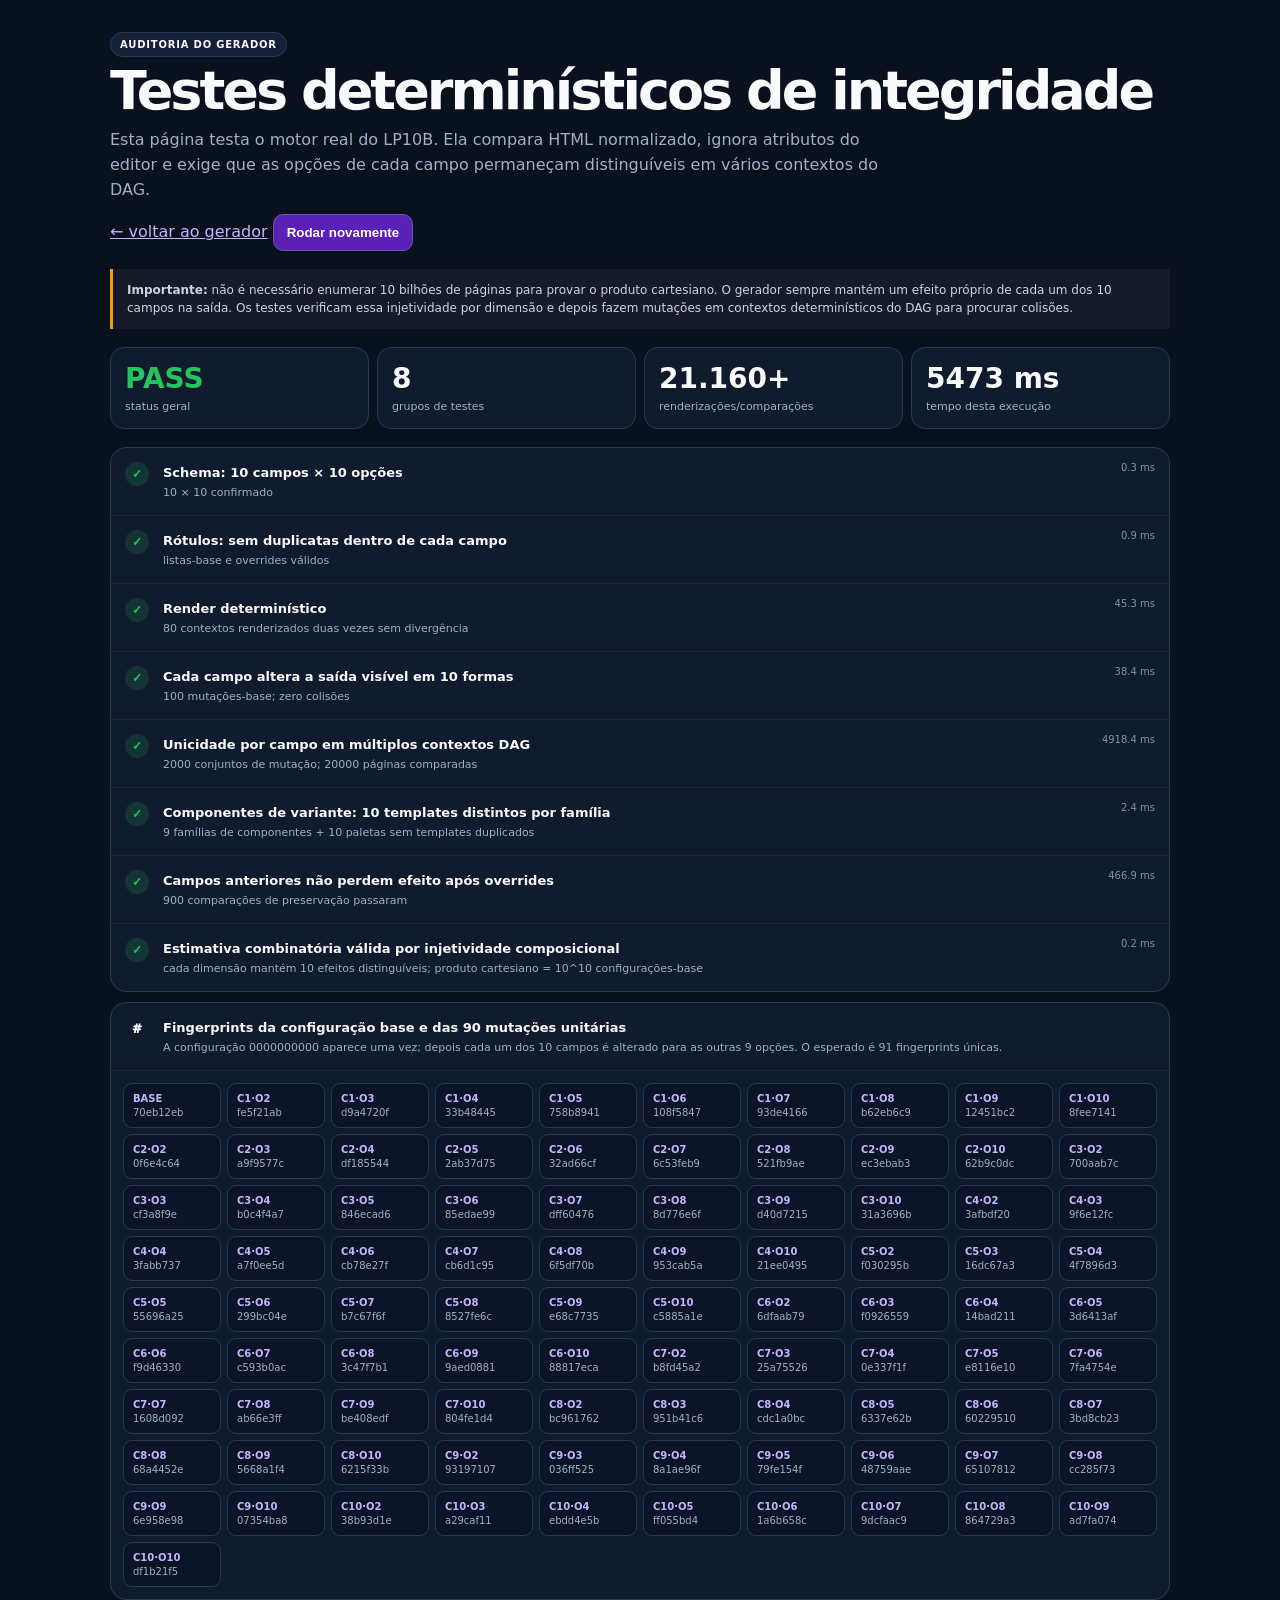
==== tests.html @ 712bfc17 "Add deterministic integrity test dashboard for LP10B" ====
<!doctype html>
<html lang="pt-BR">
<head>
<meta charset="utf-8">
<meta name="viewport" content="width=device-width,initial-scale=1,viewport-fit=cover">
<title>LP10B — Testes de integridade</title>
<style>
:root{--bg:#09111f;--panel:#111b2e;--line:#293a57;--text:#f8fafc;--muted:#9fb0c7;--ok:#22c55e;--bad:#ef4444;--warn:#f59e0b}
*{box-sizing:border-box}body{margin:0;background:var(--bg);color:var(--text);font-family:Inter,system-ui,-apple-system,Segoe UI,sans-serif}
main{width:min(1100px,100%);margin:auto;padding:20px 12px 60px}
a{color:#c4b5fd}.top{display:flex;align-items:flex-start;justify-content:space-between;gap:12px;flex-wrap:wrap;margin-bottom:18px}
h1{font-size:clamp(30px,7vw,54px);letter-spacing:-.055em;line-height:.98;margin:8px 0 10px}.lead{color:var(--muted);line-height:1.55;max-width:800px;margin:0}
.badge{display:inline-block;border:1px solid var(--line);background:#162137;border-radius:999px;padding:6px 9px;font-size:10px;font-weight:900;letter-spacing:.08em}
.summary{display:grid;grid-template-columns:repeat(2,1fr);gap:8px;margin:18px 0}
.kpi{border:1px solid var(--line);border-radius:14px;background:var(--panel);padding:14px}.kpi strong{display:block;font-size:28px}.kpi span{font-size:11px;color:var(--muted)}
.card{border:1px solid var(--line);background:var(--panel);border-radius:16px;overflow:hidden;margin:10px 0}
.row{display:grid;grid-template-columns:28px minmax(0,1fr) auto;gap:10px;align-items:start;padding:14px;border-bottom:1px solid rgba(255,255,255,.06)}.row:last-child{border-bottom:0}
.icon{width:24px;height:24px;border-radius:50%;display:grid;place-items:center;font-size:12px;font-weight:950}.pass .icon{background:rgba(34,197,94,.15);color:var(--ok)}.fail .icon{background:rgba(239,68,68,.15);color:var(--bad)}
.row strong{font-size:13px}.detail{display:block;color:var(--muted);font-size:11px;line-height:1.45;margin-top:4px}.time{color:#7f92ad;font-size:10px;white-space:nowrap}
.matrix{display:grid;grid-template-columns:repeat(5,1fr);gap:6px;padding:12px}.cell{border:1px solid var(--line);border-radius:9px;padding:9px;background:#0c1527;font-size:10px}.cell b{display:block;color:#c4b5fd;margin-bottom:3px}.cell span{color:var(--muted)}
.note{border-left:3px solid var(--warn);padding:12px 14px;background:#161b29;color:#cbd5e1;font-size:12px;line-height:1.5;margin:16px 0}
button{border:1px solid #6d55a8;background:#5b21b6;color:#fff;border-radius:10px;padding:10px 13px;font-weight:850;cursor:pointer}
@media(min-width:700px){main{padding:32px 20px 70px}.summary{grid-template-columns:repeat(4,1fr)}.matrix{grid-template-columns:repeat(10,1fr)}}
</style>
</head>
<body>
<main>
  <div class="top">
    <div>
      <span class="badge">AUDITORIA DO GERADOR</span>
      <h1>Testes determinísticos de integridade</h1>
      <p class="lead">Esta página testa o motor real do LP10B. Ela compara HTML normalizado, ignora atributos do editor e exige que as opções de cada campo permaneçam distinguíveis em vários contextos do DAG.</p>
    </div>
    <div>
      <a href="./">← voltar ao gerador</a>
      <button id="rerun">Rodar novamente</button>
    </div>
  </div>

  <div class="note"><b>Importante:</b> não é necessário enumerar 10 bilhões de páginas para provar o produto cartesiano. O gerador sempre mantém um efeito próprio de cada um dos 10 campos na saída. Os testes verificam essa injetividade por dimensão e depois fazem mutações em contextos determinísticos do DAG para procurar colisões.</div>

  <section id="summary" class="summary"></section>
  <section id="results" class="card"></section>

  <section class="card">
    <div class="row"><div class="icon">#</div><div><strong>Fingerprints da configuração base e das 90 mutações unitárias</strong><span class="detail">A configuração 0000000000 aparece uma vez; depois cada um dos 10 campos é alterado para as outras 9 opções. O esperado é 91 fingerprints únicas.</span></div><span></span></div>
    <div id="matrix" class="matrix"></div>
  </section>
</main>
<script src="./app.js"></script>
<script>
(function(){
  function run(){
    var core=window.LP10B_CORE;
    var started=performance.now();
    var report=core.runIntegrityTests(200);
    var elapsed=Math.round(performance.now()-started);
    var failed=report.results.filter(function(r){return !r.ok}).length;
    var compared=200*100 + 80*2 + 900 + 100;

    document.getElementById('summary').innerHTML=
      '<div class="kpi"><strong style="color:'+(report.ok?'#22c55e':'#ef4444')+'">'+(report.ok?'PASS':'FAIL')+'</strong><span>status geral</span></div>'+
      '<div class="kpi"><strong>'+report.results.length+'</strong><span>grupos de testes</span></div>'+
      '<div class="kpi"><strong>'+compared.toLocaleString('pt-BR')+'+</strong><span>renderizações/comparações</span></div>'+
      '<div class="kpi"><strong>'+elapsed+' ms</strong><span>tempo desta execução</span></div>';

    document.getElementById('results').innerHTML=report.results.map(function(r){
      return '<div class="row '+(r.ok?'pass':'fail')+'"><div class="icon">'+(r.ok?'✓':'×')+'</div><div><strong>'+r.name+'</strong><span class="detail">'+r.detail+'</span></div><span class="time">'+r.time+' ms</span></div>';
    }).join('');

    var base=[0,0,0,0,0,0,0,0,0,0], entries=[{name:'BASE',cfg:base.slice()}];
    for(var f=0;f<10;f++)for(var o=1;o<10;o++){var c=base.slice();c[f]=o;entries.push({name:'C'+(f+1)+'·O'+(o+1),cfg:c})}
    var seen=new Set(), collision=false;
    document.getElementById('matrix').innerHTML=entries.map(function(e){
      var fp=core.visibleFingerprint(e.cfg);if(seen.has(fp))collision=true;seen.add(fp);
      return '<div class="cell"><b>'+e.name+'</b><span>'+fp+'</span></div>';
    }).join('');
    if(seen.size!==91||collision){
      var fail=document.createElement('div');fail.className='note';fail.style.borderColor='#ef4444';fail.textContent='Falha: as 91 mutações unitárias não produziram 91 fingerprints únicas.';
      document.getElementById('matrix').parentNode.appendChild(fail);
    }
  }
  document.getElementById('rerun').onclick=run;
  run();
})();
</script>
</body>
</html>
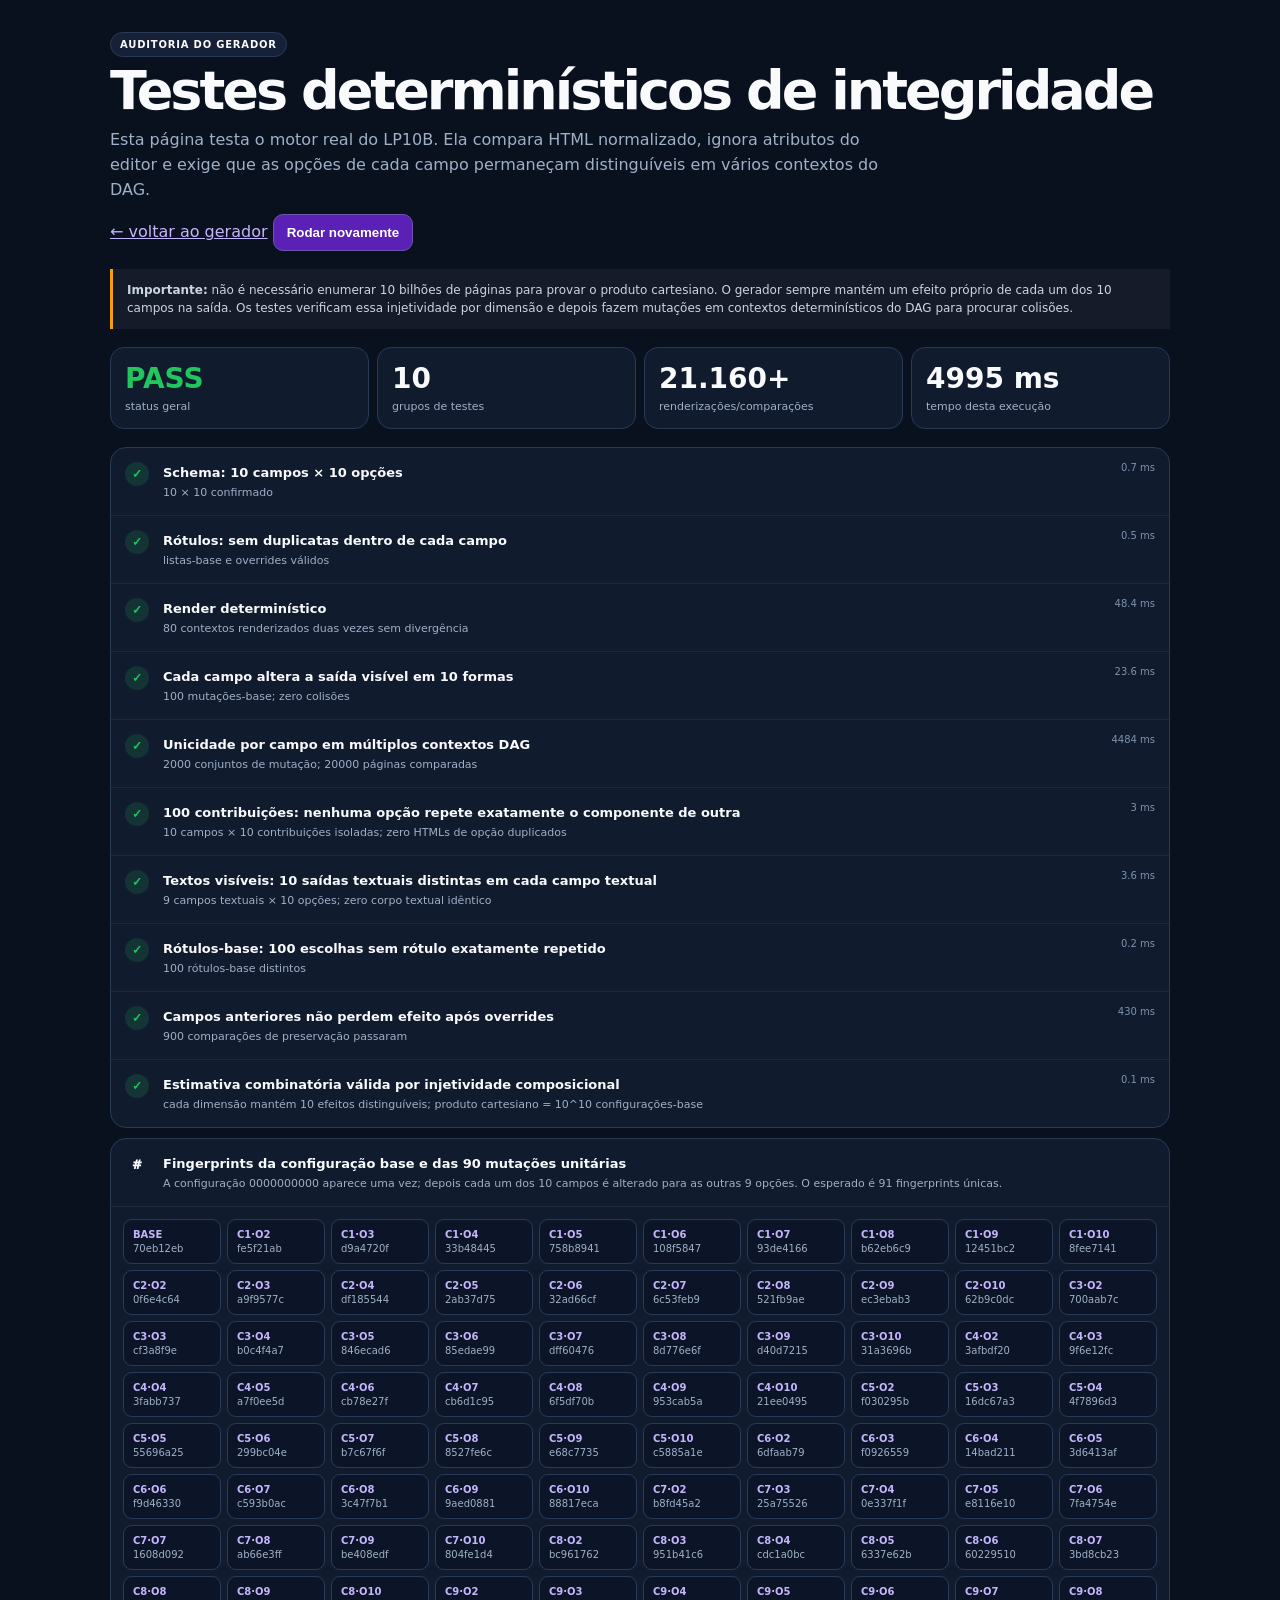
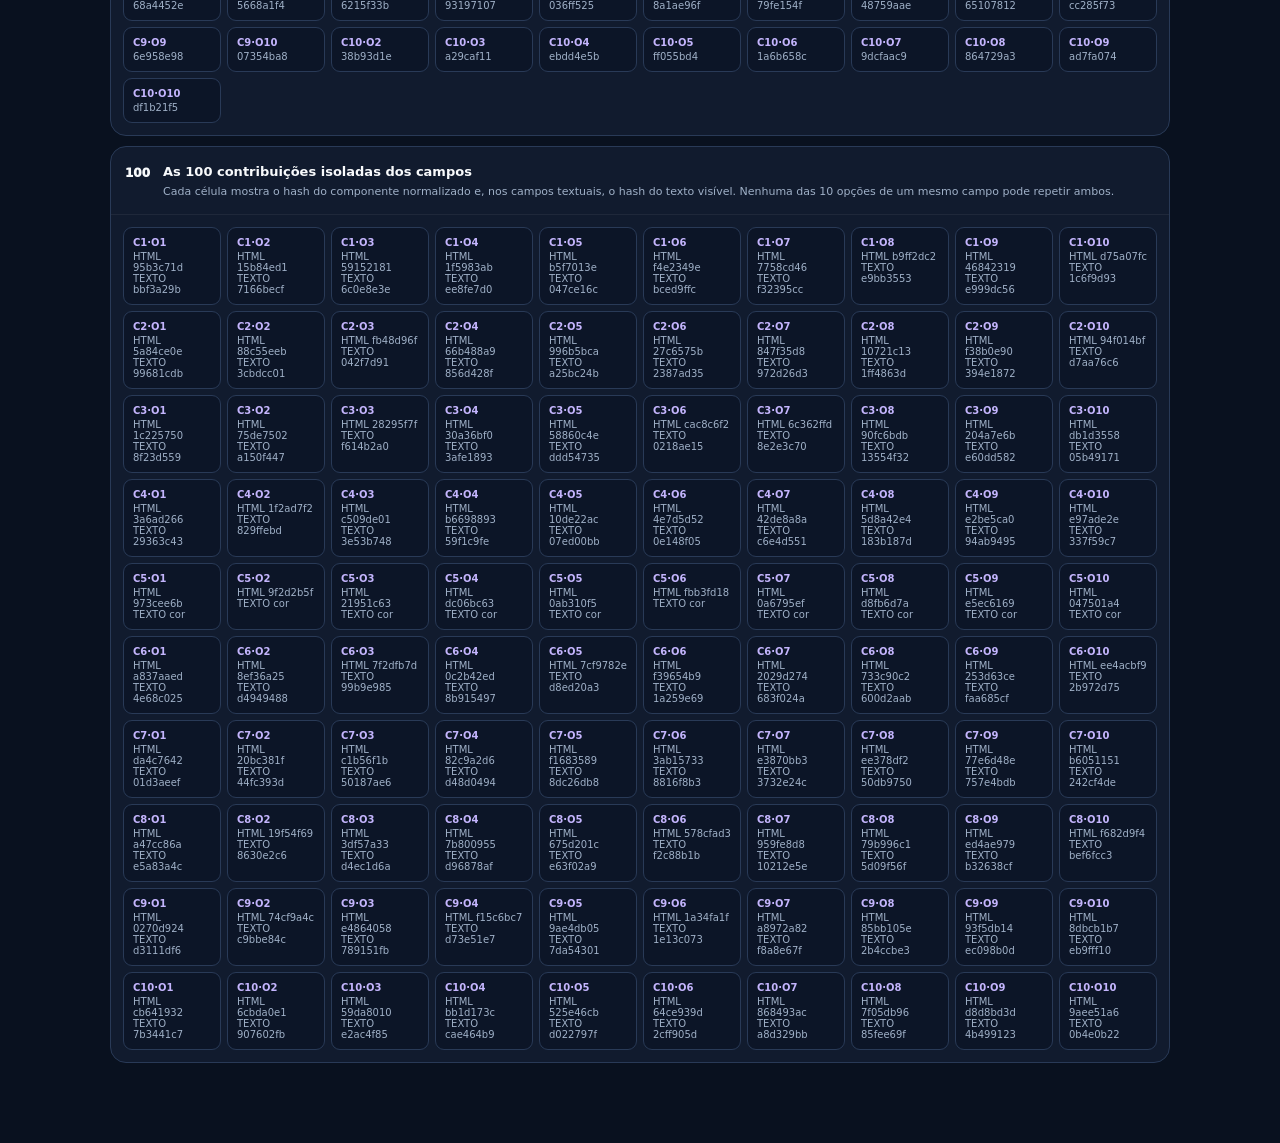
==== commit c561a977: "Show all 100 isolated contribution fingerprints in test dashboard" ====
--- a/tests.html
+++ b/tests.html
@@ -46,6 +46,11 @@
     <div class="row"><div class="icon">#</div><div><strong>Fingerprints da configuração base e das 90 mutações unitárias</strong><span class="detail">A configuração 0000000000 aparece uma vez; depois cada um dos 10 campos é alterado para as outras 9 opções. O esperado é 91 fingerprints únicas.</span></div><span></span></div>
     <div id="matrix" class="matrix"></div>
   </section>
+
+  <section class="card">
+    <div class="row"><div class="icon">100</div><div><strong>As 100 contribuições isoladas dos campos</strong><span class="detail">Cada célula mostra o hash do componente normalizado e, nos campos textuais, o hash do texto visível. Nenhuma das 10 opções de um mesmo campo pode repetir ambos.</span></div><span></span></div>
+    <div id="componentMatrix" class="matrix"></div>
+  </section>
 </main>
 <script src="./app.js"></script>
 <script>
@@ -79,6 +84,23 @@
       var fail=document.createElement('div');fail.className='note';fail.style.borderColor='#ef4444';fail.textContent='Falha: as 91 mutações unitárias não produziram 91 fingerprints únicas.';
       document.getElementById('matrix').parentNode.appendChild(fail);
     }
+
+    function tinyHash(str){
+      var h=2166136261;
+      for(var i=0;i<str.length;i++){h^=str.charCodeAt(i);h=Math.imul(h,16777619)}
+      return (h>>>0).toString(16).padStart(8,'0');
+    }
+    var contributionCells=[];
+    var baseContext=[0,0,0,0,0,0,0,0,0,0];
+    for(var field=0;field<10;field++){
+      for(var option=0;option<10;option++){
+        var fragment=core.stripEditorMetadata(core.renderFieldContribution(field,option,baseContext));
+        var htmlHash=tinyHash(fragment);
+        var textHash=field===4?'cor':core.visibleTextFingerprint(fragment);
+        contributionCells.push('<div class="cell"><b>C'+(field+1)+'·O'+(option+1)+'</b><span>HTML '+htmlHash+'<br>TEXTO '+textHash+'</span></div>');
+      }
+    }
+    document.getElementById('componentMatrix').innerHTML=contributionCells.join('');
   }
   document.getElementById('rerun').onclick=run;
   run();
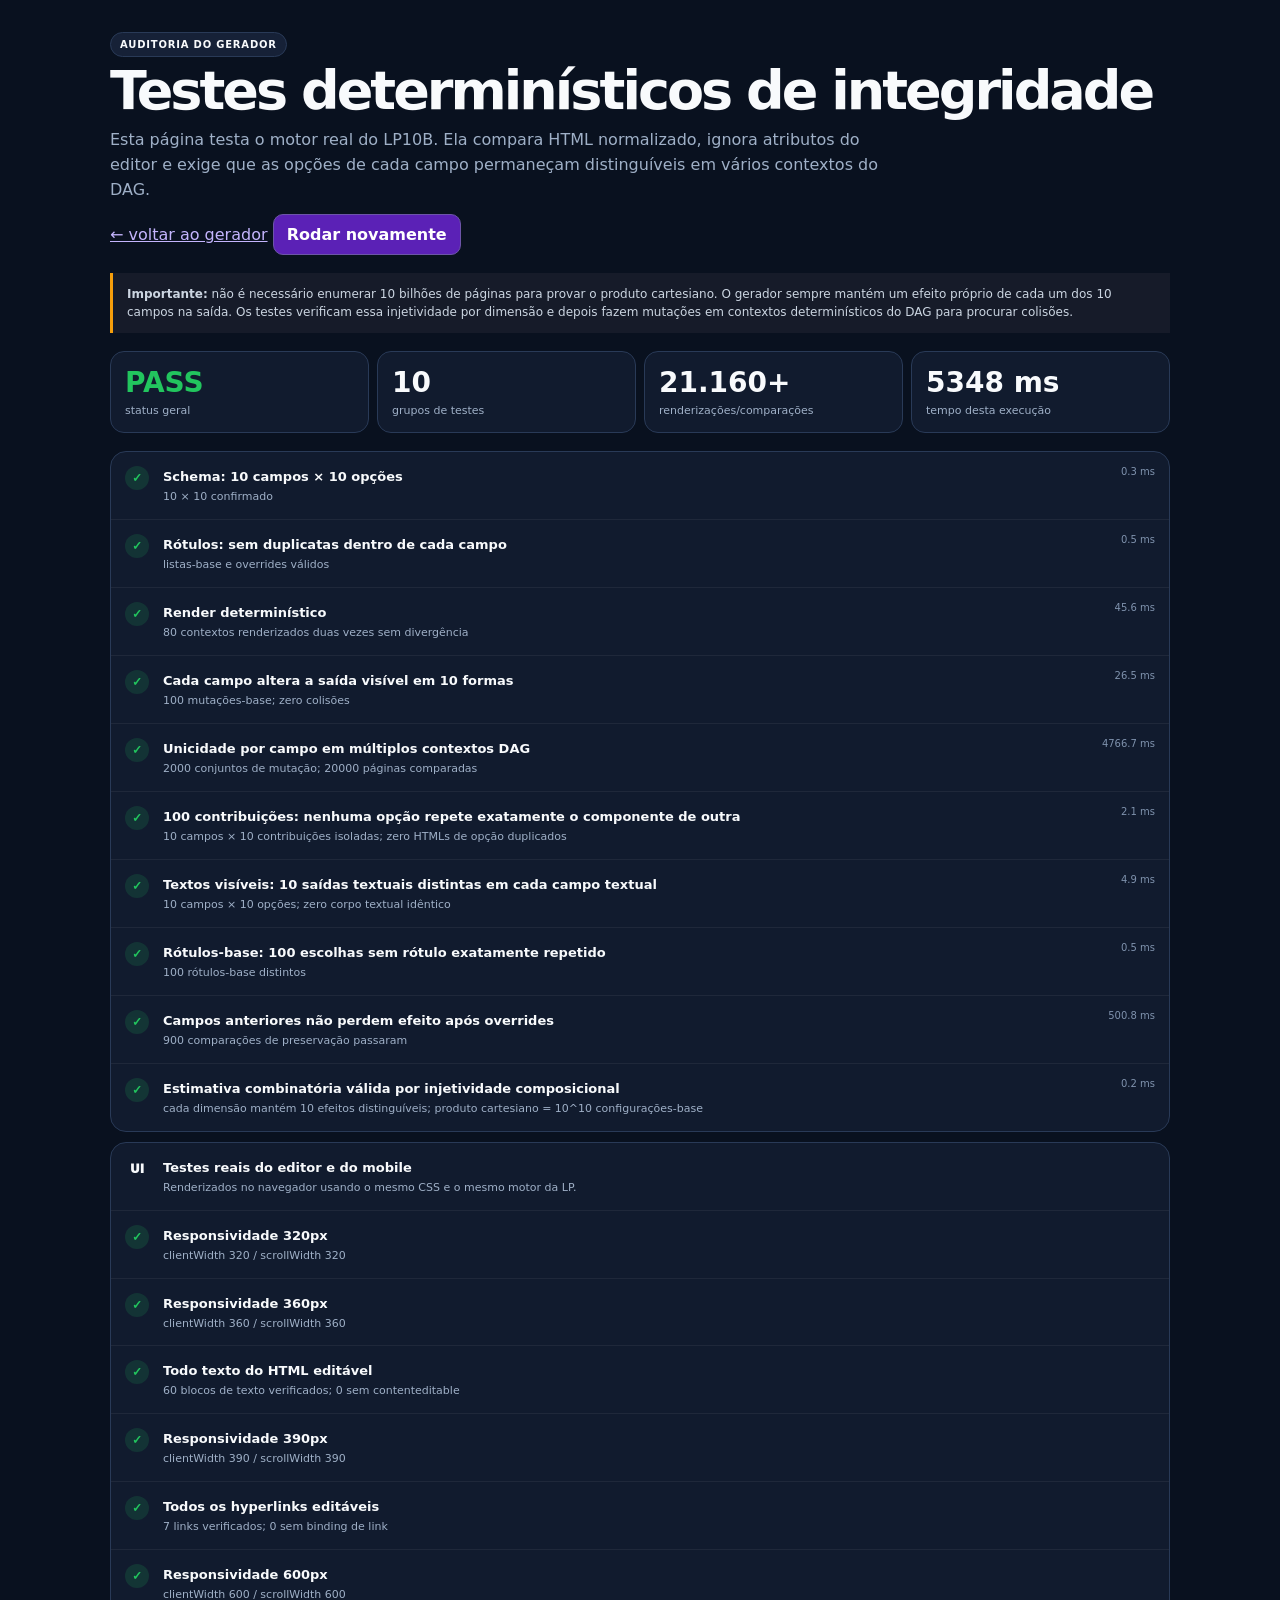
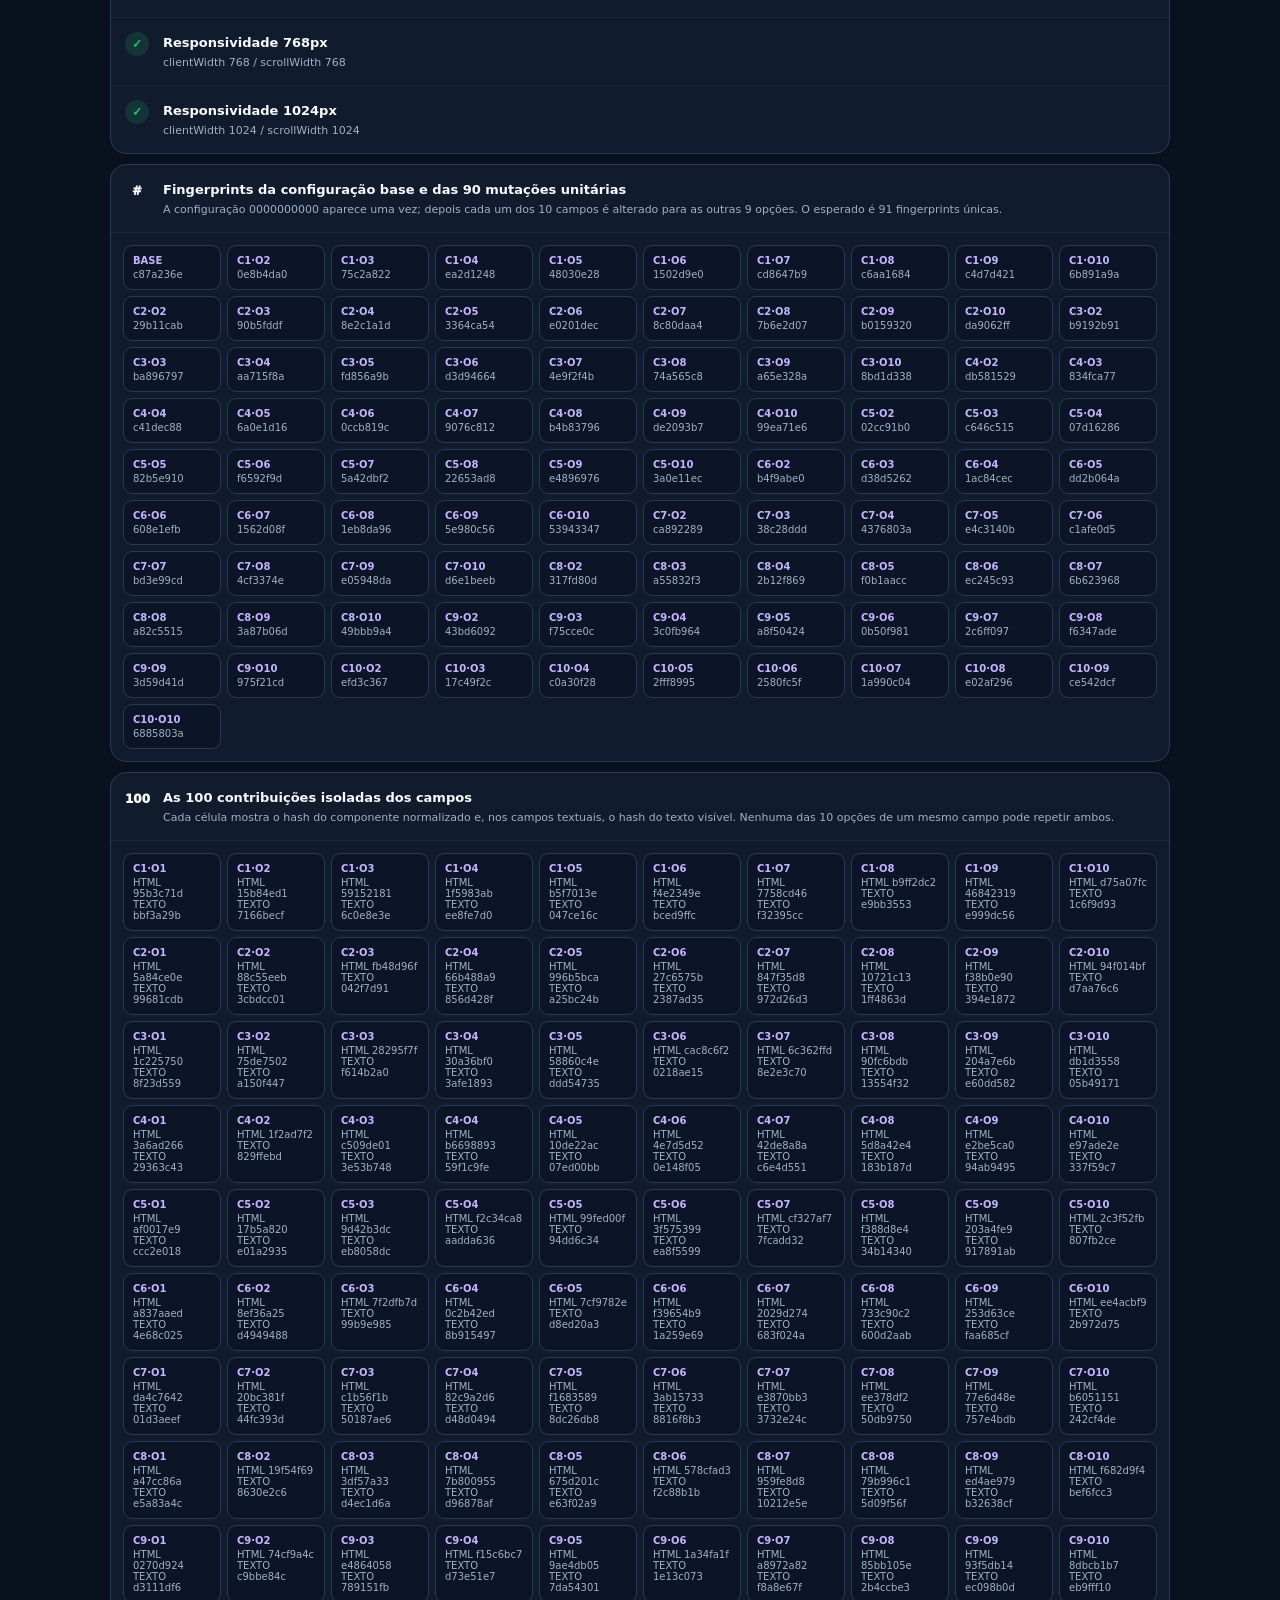
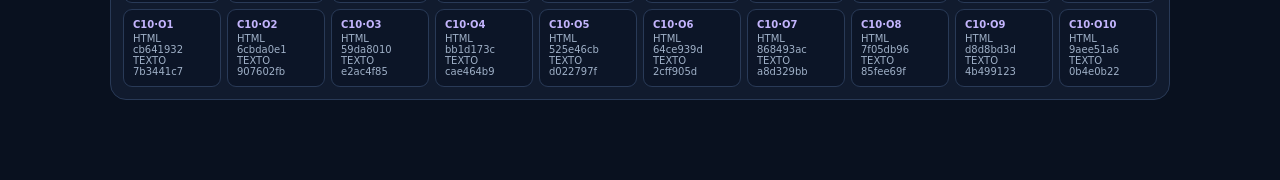
==== commit d27e6cae: "Add real browser tests for mobile overflow, all-text editing and hyperlinks" ====
--- a/tests.html
+++ b/tests.html
@@ -4,6 +4,7 @@
 <meta charset="utf-8">
 <meta name="viewport" content="width=device-width,initial-scale=1,viewport-fit=cover">
 <title>LP10B — Testes de integridade</title>
+<link rel="stylesheet" href="./styles.css">
 <style>
 :root{--bg:#09111f;--panel:#111b2e;--line:#293a57;--text:#f8fafc;--muted:#9fb0c7;--ok:#22c55e;--bad:#ef4444;--warn:#f59e0b}
 *{box-sizing:border-box}body{margin:0;background:var(--bg);color:var(--text);font-family:Inter,system-ui,-apple-system,Segoe UI,sans-serif}
@@ -41,6 +42,7 @@
 
   <section id="summary" class="summary"></section>
   <section id="results" class="card"></section>
+  <section id="browserResults" class="card"></section>
 
   <section class="card">
     <div class="row"><div class="icon">#</div><div><strong>Fingerprints da configuração base e das 90 mutações unitárias</strong><span class="detail">A configuração 0000000000 aparece uma vez; depois cada um dos 10 campos é alterado para as outras 9 opções. O esperado é 91 fingerprints únicas.</span></div><span></span></div>
@@ -96,11 +98,52 @@
       for(var option=0;option<10;option++){
         var fragment=core.stripEditorMetadata(core.renderFieldContribution(field,option,baseContext));
         var htmlHash=tinyHash(fragment);
-        var textHash=field===4?'cor':core.visibleTextFingerprint(fragment);
+        var textHash=core.visibleTextFingerprint(fragment);
         contributionCells.push('<div class="cell"><b>C'+(field+1)+'·O'+(option+1)+'</b><span>HTML '+htmlHash+'<br>TEXTO '+textHash+'</span></div>');
       }
     }
     document.getElementById('componentMatrix').innerHTML=contributionCells.join('');
+
+    var browserChecks=[];
+    function addCheck(name,ok,detail){browserChecks.push({name:name,ok:ok,detail:detail})}
+
+    var widths=[320,360,390,600,768,1024];
+    widths.forEach(function(width){
+      var probe=document.createElement('div');
+      probe.className='lp-host';
+      probe.style.cssText='position:fixed;left:-20000px;top:0;width:'+width+'px;visibility:hidden;background:#fff;';
+      probe.innerHTML=core.renderPage([0,0,0,0,0,0,0,0,0,0],{customColor:'#2563EB'}).html;
+      document.body.appendChild(probe);
+      core.decorateAllTextEditable(probe);
+      var overflow=probe.scrollWidth>probe.clientWidth+1;
+      addCheck('Responsividade '+width+'px',!overflow,'clientWidth '+probe.clientWidth+' / scrollWidth '+probe.scrollWidth);
+
+      var walker=document.createTreeWalker(probe,NodeFilter.SHOW_TEXT);
+      var uncovered=0,totalText=0,node;
+      while(node=walker.nextNode()){
+        if(!node.nodeValue||!node.nodeValue.trim())continue;
+        totalText++;
+        var parent=node.parentElement;
+        if(!parent.closest('[contenteditable="true"]'))uncovered++;
+      }
+      if(width===360)addCheck('Todo texto do HTML editável',uncovered===0,totalText+' blocos de texto verificados; '+uncovered+' sem contenteditable');
+
+      if(width===390){
+        var links=Array.from(probe.querySelectorAll('a[href]'));
+        var uneditableLinks=links.filter(function(a){return !a.hasAttribute('data-link-var')&&!a.hasAttribute('data-free-link')});
+        addCheck('Todos os hyperlinks editáveis',uneditableLinks.length===0,links.length+' links verificados; '+uneditableLinks.length+' sem binding de link');
+      }
+      probe.remove();
+    });
+
+    document.getElementById('browserResults').innerHTML=
+      '<div class="row"><div class="icon">UI</div><div><strong>Testes reais do editor e do mobile</strong><span class="detail">Renderizados no navegador usando o mesmo CSS e o mesmo motor da LP.</span></div><span></span></div>'+
+      browserChecks.map(function(r){return '<div class="row '+(r.ok?'pass':'fail')+'"><div class="icon">'+(r.ok?'✓':'×')+'</div><div><strong>'+r.name+'</strong><span class="detail">'+r.detail+'</span></div><span></span></div>'}).join('');
+
+    if(browserChecks.some(function(r){return !r.ok})){
+      document.querySelector('#summary .kpi strong').textContent='FAIL';
+      document.querySelector('#summary .kpi strong').style.color='#ef4444';
+    }
   }
   document.getElementById('rerun').onclick=run;
   run();
--- a/styles.css
+++ b/styles.css
@@ -0,0 +1,405 @@
+:root{
+  --app-bg:#0b1020;
+  --app-panel:#111827;
+  --app-panel-2:#162033;
+  --app-line:#283752;
+  --app-text:#f8fafc;
+  --app-muted:#9fb0c7;
+  --app-primary:#7c3aed;
+  --app-success:#15803d;
+  --app-shadow:0 20px 70px rgba(0,0,0,.28);
+}
+*{box-sizing:border-box}
+html{background:var(--app-bg)}
+body{margin:0;min-width:0;background:var(--app-bg);color:var(--app-text);font-family:Inter,ui-sans-serif,system-ui,-apple-system,BlinkMacSystemFont,"Segoe UI",sans-serif}
+button,input,textarea,select{font:inherit}
+button{cursor:pointer}
+.hidden{display:none!important}
+.appbar{
+  position:sticky;top:0;z-index:100;
+  min-height:62px;padding:9px 12px;
+  display:flex;align-items:center;justify-content:space-between;gap:10px;flex-wrap:wrap;
+  border-bottom:1px solid rgba(255,255,255,.08);
+  background:rgba(11,16,32,.94);backdrop-filter:blur(16px)
+}
+.brand{display:flex;align-items:center;gap:9px;min-width:0}
+.brand-badge{width:34px;height:34px;border-radius:10px;display:grid;place-items:center;font-size:12px;font-weight:950;background:linear-gradient(135deg,#7c3aed,#22c55e)}
+.brand strong{display:block;line-height:1;font-size:15px}
+.brand small{display:block;color:var(--app-muted);font-size:10px;margin-top:3px}
+.app-actions{display:flex;gap:6px;align-items:center;flex-wrap:wrap}
+.ui-btn{
+  min-height:38px;border:1px solid var(--app-line);border-radius:10px;
+  padding:9px 12px;background:#172036;color:var(--app-text);font-weight:800;font-size:12px
+}
+.ui-btn.primary{background:linear-gradient(135deg,#7c3aed,#6d28d9);border-color:#8b5cf6}
+.ui-btn.success{background:#166534;border-color:#22c55e}
+.ui-btn.ghost{background:transparent}
+.ui-btn:disabled{opacity:.38;cursor:not-allowed}
+.wizard{width:min(100%,1060px);margin:0 auto;padding:20px 12px 48px}
+.intro{display:grid;gap:14px;margin-bottom:16px}
+.intro>div,.math-card,.wizard-card{border:1px solid var(--app-line);background:linear-gradient(180deg,#172137,#101827);box-shadow:var(--app-shadow)}
+.intro>div:first-child{border-radius:18px;padding:22px 18px}
+.overline{display:inline-block;font-size:10px;font-weight:950;letter-spacing:.14em;text-transform:uppercase;color:#b7a3ff}
+.intro h1{margin:8px 0 12px;font-size:clamp(34px,11vw,58px);line-height:.96;letter-spacing:-.065em}
+.intro h1 em{font-style:normal;color:#a78bfa}
+.intro p{margin:0;color:var(--app-muted);line-height:1.6;font-size:14px}
+.math-card{border-radius:18px;padding:20px;display:flex;flex-direction:column;justify-content:center;align-items:flex-start}
+.math-card span,.math-card small{color:var(--app-muted)}
+.math-card strong{font-size:44px;line-height:1;letter-spacing:-.06em;margin:4px 0}
+.math-card strong sup{font-size:.45em}
+.math-card b{font-size:18px}
+.math-card small{margin-top:7px;line-height:1.4}
+.wizard-card{border-radius:18px;overflow:hidden}
+.progress-head{display:flex;justify-content:space-between;gap:8px;padding:14px 14px 8px;color:var(--app-muted);font-size:11px}
+.progress-track{height:7px;background:#0b1323;margin:0 14px;border-radius:999px;overflow:hidden}
+.progress-track>div{height:100%;width:10%;background:linear-gradient(90deg,#7c3aed,#22c55e);transition:width .2s ease}
+.question-head{padding:20px 14px 12px}
+.question-head h2{font-size:26px;line-height:1.08;letter-spacing:-.04em;margin:5px 0 7px}
+.question-head p{margin:0;color:var(--app-muted);line-height:1.5;font-size:13px}
+.option-grid{display:grid;grid-template-columns:1fr;gap:8px;padding:10px 12px 16px}
+.option{
+  width:100%;min-height:58px;border:1px solid #2a3b58;border-radius:13px;
+  background:#111b2e;color:#e8eef8;text-align:left;padding:12px;
+  display:flex;align-items:center;gap:11px;transition:.14s ease
+}
+.option:hover{border-color:#7255b0;background:#15213a}
+.option.active{border-color:#9b7cf7;background:linear-gradient(135deg,rgba(124,58,237,.28),rgba(34,197,94,.09));box-shadow:inset 0 0 0 1px rgba(167,139,250,.16)}
+.option-index{width:29px;height:29px;border-radius:9px;display:grid;place-items:center;flex:0 0 auto;background:#22304a;color:#c4b5fd;font-weight:950;font-size:12px}
+.option-main{min-width:0}
+.option-title{font-weight:850;font-size:14px}
+.option-note{display:block;color:#94a7c0;font-size:11px;margin-top:2px;line-height:1.3}
+.option.color-option{min-height:64px}
+.swatch{width:33px;height:33px;border-radius:50%;border:3px solid rgba(255,255,255,.86);box-shadow:0 0 0 1px rgba(0,0,0,.32),0 4px 12px rgba(0,0,0,.22);flex:0 0 auto}
+.color-fine{margin:0 12px 16px;border:1px solid #31425f;background:#0d1729;border-radius:14px;padding:13px}
+.color-fine-copy{display:grid;gap:3px;margin-bottom:12px}
+.color-fine-copy strong{font-size:13px}
+.color-fine-copy span{font-size:11px;color:var(--app-muted);line-height:1.45}
+.color-tools{display:grid;grid-template-columns:48px minmax(0,1fr);gap:8px;align-items:center}
+.color-tools input[type=color],.editor-color-row input[type=color]{
+  width:48px;height:42px;padding:3px;border-radius:10px;border:1px solid #40506a;background:#0b1323
+}
+.color-tools input[type=text],.editor-color-row input[type=text]{
+  width:100%;height:42px;border-radius:10px;border:1px solid #40506a;background:#0b1323;color:#fff;padding:0 11px;text-transform:uppercase
+}
+.palette-preview{grid-column:1/-1;display:grid;grid-template-columns:repeat(5,1fr);height:26px;border-radius:8px;overflow:hidden;border:1px solid rgba(255,255,255,.1)}
+.palette-preview span{display:block}
+.wizard-foot{padding:13px 12px;border-top:1px solid rgba(255,255,255,.07);display:flex;justify-content:space-between;gap:8px}
+.path-chips{display:flex;gap:6px;flex-wrap:wrap;margin-top:12px}
+.path-chip{max-width:100%;white-space:nowrap;overflow:hidden;text-overflow:ellipsis;border:1px solid #263752;background:#111827;color:#cbd5e1;border-radius:999px;padding:6px 8px;font-size:10px}
+.path-chip b{color:#b7a3ff}
+.editor{min-height:calc(100vh - 62px);display:block;background:#0c1322}
+.inspector{background:#101827;border-bottom:1px solid var(--app-line);padding:14px;max-height:none}
+.inspector-head h2{margin:5px 0 4px;font-size:21px;letter-spacing:-.03em}
+.inspector-head p{margin:0 0 13px;color:var(--app-muted);font-size:12px;line-height:1.45}
+.inspect-card{border:1px solid #293a57;background:#111b2e;border-radius:14px;padding:13px;margin-bottom:10px}
+.inspect-card h3{margin:0 0 10px;text-transform:uppercase;letter-spacing:.09em;font-size:10px;color:#b9c6d8}
+.inspect-card label{display:block;color:#a9b9cf;font-size:10px;font-weight:850;margin-bottom:10px}
+.inspect-card input,.inspect-card textarea{
+  display:block;width:100%;margin-top:5px;border:1px solid #3b4b66;border-radius:9px;background:#091222;color:#fff;padding:10px;outline:none
+}
+.inspect-card textarea{min-height:86px;resize:vertical}
+.inspect-card input:focus,.inspect-card textarea:focus{border-color:#8b5cf6;box-shadow:0 0 0 3px rgba(139,92,246,.13)}
+.muted{color:var(--app-muted);font-size:12px;line-height:1.45;margin:0}
+.tiny{font-size:10px}
+.editor-color-row{display:grid;grid-template-columns:48px minmax(0,1fr);gap:8px}
+.config-summary{display:grid;gap:6px}
+.config-row{display:grid;grid-template-columns:18px 1fr;gap:7px;align-items:start;color:#cdd8e7;font-size:11px}
+.config-row b{color:#b7a3ff}
+.preview-zone{padding:10px;min-width:0;overflow:hidden}
+.preview-toolbar{
+  width:100%;margin:0 auto 8px;display:flex;justify-content:space-between;align-items:center;gap:8px;color:#b8c7dc
+}
+.preview-toolbar>div:first-child{display:flex;flex-direction:column}
+.preview-toolbar strong{font-size:12px}.preview-toolbar span{font-size:10px;color:#7f92ad}
+.device-switch{display:flex;gap:4px}
+.device-switch button{border:1px solid #334155;background:#111827;color:#cbd5e1;border-radius:8px;padding:7px 8px;font-size:10px;font-weight:800}
+.device-switch button.active{border-color:#8b5cf6;background:#312e81}
+.preview-shell{width:100%;margin:0 auto;background:#fff;border-radius:10px;overflow:hidden;box-shadow:0 25px 70px rgba(0,0,0,.32);transition:max-width .2s ease}
+.preview-shell.mobile{max-width:390px}
+.preview-shell.tablet{max-width:760px}
+.preview-shell.desktop{max-width:1180px}
+#lpCanvas{width:100%;min-width:0}
+.lp-page{
+  --lp-primary:#6d28d9;
+  --lp-primary-dark:#4c1d95;
+  --lp-on-primary:#ffffff;
+  --lp-soft:#f4efff;
+  --lp-accent:#0f9f74;
+  --lp-on-accent:#ffffff;
+  --lp-bg:#ffffff;
+  --lp-surface:#ffffff;
+  --lp-text:#101828;
+  --lp-muted:#667085;
+  --lp-line:#e6e9ef;
+  --lp-radius:18px;
+  width:100%;min-width:0;overflow:hidden;background:var(--lp-bg);color:var(--lp-text);
+  font-family:Inter,ui-sans-serif,system-ui,-apple-system,BlinkMacSystemFont,"Segoe UI",sans-serif
+}
+.lp-page *{box-sizing:border-box}
+.lp-page a{text-decoration:none;color:inherit}
+.lp-wrap{width:calc(100% - 28px);max-width:1120px;margin:0 auto}
+.lp-nav{min-height:64px;display:flex;align-items:center;justify-content:space-between;gap:10px}
+.lp-brand{display:flex;align-items:center;gap:9px;min-width:0;font-weight:950;letter-spacing:-.03em}
+.lp-logo{width:38px;height:38px;border-radius:11px;display:grid;place-items:center;object-fit:cover;background:var(--lp-primary);color:var(--lp-on-primary);font-size:9px;font-weight:950;flex:0 0 auto}
+.lp-brand span{overflow:hidden;text-overflow:ellipsis;white-space:nowrap}
+.lp-desktop-nav{display:none;align-items:center;gap:18px;color:var(--lp-muted);font-size:13px}
+.lp-btn{
+  display:inline-flex;align-items:center;justify-content:center;text-align:center;
+  min-height:44px;padding:11px 15px;border-radius:12px;background:var(--lp-primary);color:var(--lp-on-primary)!important;
+  font-weight:900;font-size:13px;border:1px solid transparent
+}
+.lp-btn.secondary{background:transparent;color:var(--lp-primary)!important;border-color:color-mix(in srgb,var(--lp-primary) 30%,var(--lp-line))}
+.lp-hero{padding:38px 0 42px;display:grid;gap:24px;align-items:center}
+.lp-kicker{display:inline-flex;align-items:center;width:max-content;max-width:100%;padding:6px 9px;border-radius:999px;background:var(--lp-soft);color:var(--lp-primary-dark);font-size:10px;font-weight:900;text-transform:uppercase;letter-spacing:.08em}
+.lp-h1{font-size:clamp(36px,11vw,56px);line-height:.98;letter-spacing:-.058em;margin:13px 0 14px}
+.lp-lead{font-size:16px;line-height:1.58;color:var(--lp-muted);margin:0 0 19px}
+.lp-actions{display:flex;gap:8px;flex-wrap:wrap}
+.lp-meta{display:flex;gap:13px;flex-wrap:wrap;margin-top:20px;color:var(--lp-muted);font-size:10px}
+.lp-meta b{display:block;color:var(--lp-text);font-size:15px;margin-bottom:2px}
+.lp-visual{min-height:290px;position:relative;border-radius:calc(var(--lp-radius) + 5px);overflow:hidden;border:1px solid var(--lp-line);background:linear-gradient(145deg,var(--lp-soft),#fff)}
+.lp-visual img{width:100%;height:100%;min-height:290px;object-fit:cover;display:block}
+.lp-placeholder{position:absolute;inset:0;display:grid;place-items:center;padding:24px;text-align:center;color:var(--lp-primary);font-weight:950;background:
+radial-gradient(circle at 70% 25%,color-mix(in srgb,var(--lp-primary) 18%,transparent),transparent 23%),
+radial-gradient(circle at 20% 78%,color-mix(in srgb,var(--lp-accent) 16%,transparent),transparent 26%),
+linear-gradient(145deg,var(--lp-soft),#fff)}
+.lp-placeholder small{display:block;color:var(--lp-muted);font-weight:650;margin-top:7px}
+.lp-section{padding:48px 0;border-top:1px solid var(--lp-line)}
+.lp-section.alt{background:color-mix(in srgb,var(--lp-soft) 58%,#fff)}
+.lp-overline{color:var(--lp-primary);font-size:10px;font-weight:950;text-transform:uppercase;letter-spacing:.13em}
+.lp-h2{font-size:30px;line-height:1.05;letter-spacing:-.045em;margin:8px 0 11px}
+.lp-section-lead{margin:0;color:var(--lp-muted);line-height:1.6;font-size:14px}
+.lp-center{text-align:center}
+.lp-center .lp-section-lead{max-width:700px;margin-inline:auto}
+.lp-cards{display:grid;grid-template-columns:1fr;gap:10px;margin-top:22px}
+.lp-card{padding:19px;border:1px solid var(--lp-line);border-radius:var(--lp-radius);background:var(--lp-surface)}
+.lp-card strong{display:block;font-size:17px;margin-bottom:6px}
+.lp-card p{margin:0;color:var(--lp-muted);font-size:13px;line-height:1.52}
+.lp-icon{width:36px;height:36px;border-radius:10px;display:grid;place-items:center;background:var(--lp-soft);color:var(--lp-primary);font-weight:950;margin-bottom:11px}
+.lp-stat-grid{display:grid;grid-template-columns:repeat(2,1fr);gap:8px;margin-top:20px}
+.lp-stat{padding:16px;border-radius:14px;background:var(--lp-soft);border:1px solid var(--lp-line)}
+.lp-stat b{display:block;font-size:23px;color:var(--lp-primary);letter-spacing:-.04em}.lp-stat span{font-size:10px;color:var(--lp-muted)}
+.lp-quote{padding:22px;border-radius:var(--lp-radius);background:var(--lp-soft);border-left:4px solid var(--lp-primary);margin-top:22px}
+.lp-quote blockquote{font-size:19px;line-height:1.4;letter-spacing:-.02em;margin:0 0 12px}.lp-quote small{color:var(--lp-muted)}
+.lp-process{display:grid;gap:10px;margin-top:22px}
+.lp-step{padding:18px;border-top:3px solid var(--lp-primary);background:var(--lp-soft);border-radius:0 0 var(--lp-radius) var(--lp-radius)}
+.lp-step b{display:grid;place-items:center;width:28px;height:28px;border-radius:50%;background:var(--lp-primary);color:var(--lp-on-primary);font-size:11px;margin-bottom:9px}
+.lp-step strong{display:block;margin-bottom:5px}.lp-step p{margin:0;color:var(--lp-muted);font-size:12px;line-height:1.5}
+.lp-compare{display:grid;grid-template-columns:1fr;gap:10px;margin-top:22px}
+.lp-compare>div{padding:19px;border-radius:var(--lp-radius);border:1px solid var(--lp-line)}
+.lp-compare .good{background:var(--lp-soft);border-color:color-mix(in srgb,var(--lp-primary) 30%,var(--lp-line))}
+.lp-compare h3{margin:0 0 10px}.lp-compare ul{padding-left:18px;margin:0;color:var(--lp-muted);font-size:13px;line-height:1.7}
+.lp-faq{margin-top:20px}.lp-faq details{border-bottom:1px solid var(--lp-line);padding:15px 0}.lp-faq summary{font-weight:850;cursor:pointer}.lp-faq p{color:var(--lp-muted);font-size:13px;line-height:1.55}
+.lp-story{display:grid;gap:16px;margin-top:22px}.lp-story-item{display:grid;grid-template-columns:40px 1fr;gap:12px}.lp-story-num{width:40px;height:40px;border-radius:50%;display:grid;place-items:center;background:var(--lp-primary);color:var(--lp-on-primary);font-weight:950}.lp-story-item p{margin:4px 0 0;color:var(--lp-muted);font-size:13px;line-height:1.5}
+.lp-contact{padding:22px;border-radius:calc(var(--lp-radius) + 4px);background:var(--lp-primary-dark);color:#fff;display:grid;gap:18px}
+.lp-contact h2{font-size:28px;line-height:1.05;letter-spacing:-.04em;margin:0 0 7px}.lp-contact p{margin:0;opacity:.76;font-size:13px}
+.lp-contact .lp-btn{background:var(--lp-accent);color:var(--lp-on-accent)!important}
+.lp-contact-grid{display:grid;gap:9px}.lp-contact-card{padding:14px;border-radius:12px;background:rgba(255,255,255,.08);border:1px solid rgba(255,255,255,.15)}
+.lp-footer{padding:26px 0;display:flex;flex-direction:column;gap:7px;color:var(--lp-muted);font-size:11px;border-top:1px solid var(--lp-line)}
+.lp-editable{outline:0;position:relative}
+.lp-editable:hover,.lp-editable.selected{box-shadow:0 0 0 2px #7c3aed inset}
+[data-image-var]:hover,[data-image-var].selected{box-shadow:0 0 0 3px #22c55e inset;cursor:pointer}
+[data-link-var]:hover{box-shadow:0 0 0 2px #f59e0b inset}
+.hero-v1 .lp-copy{text-align:left}
+.hero-v2 .lp-visual{order:-1}
+.hero-v3{text-align:center}.hero-v3 .lp-kicker{margin-inline:auto}.hero-v3 .lp-actions,.hero-v3 .lp-meta{justify-content:center}
+.hero-v4 .lp-copy{padding:18px;border:1px solid var(--lp-line);border-radius:var(--lp-radius);background:var(--lp-soft)}
+.hero-v5 .lp-stat-grid{margin-top:18px}
+.hero-v6 .lp-h1:before{content:"“";color:var(--lp-primary);margin-right:2px}.hero-v6 .lp-h1:after{content:"”";color:var(--lp-primary);margin-left:2px}
+.hero-v7 .lp-h1{font-size:clamp(32px,10vw,52px)}.hero-v7 .lp-problem{padding:14px;border-radius:12px;background:#fff1f2;color:#9f1239;font-weight:850;margin-bottom:12px}
+.hero-v8 .benefit-chips{display:flex;gap:6px;flex-wrap:wrap;margin:16px 0}.hero-v8 .benefit-chips span{padding:7px 9px;border-radius:999px;background:var(--lp-soft);color:var(--lp-primary-dark);font-size:10px;font-weight:850}
+.hero-v9 .lp-copy{background:var(--lp-primary-dark);color:#fff;padding:22px;border-radius:var(--lp-radius)}.hero-v9 .lp-copy .lp-lead,.hero-v9 .lp-copy .lp-meta{color:rgba(255,255,255,.72)}.hero-v9 .lp-copy .lp-meta b{color:#fff}
+.hero-v10 .mini-contact{margin-top:16px;padding:14px;border:1px solid var(--lp-line);border-radius:14px;background:var(--lp-soft);display:grid;gap:8px}.hero-v10 .mini-contact span{font-size:11px;color:var(--lp-muted)}
+.proof-logos{display:grid;grid-template-columns:repeat(2,1fr);gap:8px;margin-top:20px}.proof-logo{min-height:64px;border:1px dashed var(--lp-line);display:grid;place-items:center;border-radius:12px;color:var(--lp-muted);font-size:11px;font-weight:850}
+.proof-stars{font-size:26px;color:#f59e0b;letter-spacing:2px;margin-top:14px}
+.proof-gallery{display:grid;grid-template-columns:repeat(2,1fr);gap:8px;margin-top:20px}.proof-gallery div{aspect-ratio:4/3;border-radius:12px;background:linear-gradient(135deg,var(--lp-soft),#fff);border:1px solid var(--lp-line);display:grid;place-items:center;color:var(--lp-muted);font-size:10px}
+.proof-badges{display:flex;gap:8px;flex-wrap:wrap;margin-top:18px}.proof-badges span{padding:9px 11px;border:1px solid var(--lp-line);border-radius:999px;background:var(--lp-soft);font-size:11px;font-weight:800}
+@media(min-width:600px){
+  .wizard{padding:28px 18px 60px}
+  .intro{grid-template-columns:1.35fr .65fr;gap:16px}
+  .intro>div:first-child,.math-card{padding:26px}
+  .option-grid{grid-template-columns:repeat(2,minmax(0,1fr));padding:14px 16px 18px}
+  .question-head{padding:22px 18px 13px}.question-head h2{font-size:32px}
+  .color-tools{grid-template-columns:52px 180px 1fr}.palette-preview{grid-column:auto;height:42px}
+  .lp-wrap{width:calc(100% - 44px)}
+  .lp-cards{grid-template-columns:repeat(2,1fr)}
+  .lp-stat-grid{grid-template-columns:repeat(4,1fr)}
+  .lp-process{grid-template-columns:repeat(3,1fr)}
+  .lp-compare{grid-template-columns:1fr 1fr}
+  .lp-contact{grid-template-columns:1fr auto;align-items:center;padding:30px}
+  .lp-footer{flex-direction:row;justify-content:space-between}
+  .proof-logos{grid-template-columns:repeat(4,1fr)}
+  .proof-gallery{grid-template-columns:repeat(4,1fr)}
+}
+@media(min-width:900px){
+  .appbar{padding:10px 18px}
+  .editor{display:grid;grid-template-columns:320px minmax(0,1fr);height:calc(100vh - 62px);overflow:hidden}
+  .inspector{border-right:1px solid var(--app-line);border-bottom:0;overflow:auto;max-height:100%}
+  .preview-zone{padding:18px;overflow:auto}
+  .lp-desktop-nav{display:flex}
+  .lp-nav{min-height:76px}
+  .lp-hero{grid-template-columns:1.06fr .94fr;gap:46px;padding:68px 0}
+  .lp-h1{font-size:clamp(54px,6vw,76px)}
+  .lp-lead{font-size:18px}
+  .lp-visual,.lp-visual img{min-height:470px}
+  .hero-v3{grid-template-columns:1fr}.hero-v3 .lp-visual{min-height:360px}.hero-v3 .lp-visual img{min-height:360px}
+  .hero-v9{grid-template-columns:.9fr 1.1fr}
+  .lp-section{padding:74px 0}
+  .lp-h2{font-size:46px}
+  .lp-cards{grid-template-columns:repeat(3,1fr)}
+  .lp-contact h2{font-size:38px}
+}
+.color-signature{height:8px;margin:0 0 6px;border-radius:999px;background:linear-gradient(90deg,var(--lp-primary),var(--lp-accent));opacity:.95}
+.offer-marker{margin-top:18px;min-height:34px;border-radius:12px;border:1px solid var(--lp-line);background:var(--lp-soft)}
+.offer-marker-1{width:32%;background:var(--lp-primary)}
+.offer-marker-2{width:48%;border-radius:999px;background:linear-gradient(90deg,var(--lp-primary),var(--lp-soft))}
+.offer-marker-3{width:64%;background:repeating-linear-gradient(90deg,var(--lp-primary) 0 18px,var(--lp-soft) 18px 28px)}
+.offer-marker-4{width:80%;border-left:8px solid var(--lp-primary);background:transparent}
+.offer-marker-5{width:100%;background:linear-gradient(135deg,var(--lp-soft),transparent)}
+.offer-marker-6{width:72%;margin-left:auto;border-right:8px solid var(--lp-primary);background:transparent}
+.offer-marker-7{width:58%;clip-path:polygon(0 0,100% 0,88% 100%,0 100%);background:var(--lp-primary)}
+.offer-marker-8{width:44%;transform:skewX(-12deg);background:var(--lp-accent)}
+.offer-marker-9{width:86%;box-shadow:inset 0 0 0 7px var(--lp-soft);background:var(--lp-primary)}
+.offer-marker-10{width:100%;background:linear-gradient(90deg,var(--lp-primary) 0 20%,var(--lp-soft) 20% 40%,var(--lp-primary) 40% 60%,var(--lp-soft) 60% 80%,var(--lp-primary) 80%)}
+.audience-shape{margin-top:18px;width:100%;min-height:42px;border:1px solid var(--lp-line);background:var(--lp-soft)}
+.audience-shape-1{border-radius:999px}
+.audience-shape-2{border-radius:4px;border-left:10px solid var(--lp-primary)}
+.audience-shape-3{border-radius:22px 22px 4px 4px}
+.audience-shape-4{clip-path:polygon(0 0,92% 0,100% 50%,92% 100%,0 100%);background:var(--lp-primary)}
+.audience-shape-5{width:76%;margin-inline:auto;border-radius:8px;box-shadow:10px 10px 0 var(--lp-soft)}
+.audience-shape-6{background:repeating-linear-gradient(135deg,var(--lp-soft) 0 12px,color-mix(in srgb,var(--lp-primary) 20%,white) 12px 24px)}
+.audience-shape-7{border:0;background:linear-gradient(90deg,var(--lp-primary) 0 25%,transparent 25% 37%,var(--lp-primary) 37% 62%,transparent 62% 74%,var(--lp-primary) 74%)}
+.audience-shape-8{border-radius:50%;width:42px;height:42px;margin-inline:auto;background:var(--lp-primary)}
+.audience-shape-9{border-radius:0 22px 0 22px;background:linear-gradient(135deg,var(--lp-primary),var(--lp-accent))}
+.audience-shape-10{clip-path:polygon(0 0,100% 0,84% 100%,16% 100%);background:var(--lp-soft)}
+
+
+/* ===== v3 mobile-first correction layer ===== */
+a.ui-btn{text-decoration:none;display:inline-flex;align-items:center;justify-content:center}
+.color-stage-body{display:grid;gap:18px;padding:10px 14px 20px}
+.color-stage-info{display:grid;gap:8px;align-content:center}
+.palette-copy{display:grid;gap:3px}.palette-copy strong{font-size:13px}.palette-copy span{font-size:11px;color:var(--app-muted)}
+.color-wheel-mount{width:100%;display:flex;justify-content:center}
+.color-wheel-ui{width:min(100%,260px);display:grid;gap:14px}
+.color-wheel{
+  width:min(210px,72vw);aspect-ratio:1;border-radius:50%;margin-inline:auto;position:relative;touch-action:none;cursor:crosshair;
+  background:
+    radial-gradient(circle at center,#fff 0%,rgba(255,255,255,.85) 12%,rgba(255,255,255,.38) 36%,rgba(255,255,255,0) 72%),
+    conic-gradient(from 0deg,#f00,#ff0,#0f0,#0ff,#00f,#f0f,#f00);
+  box-shadow:inset 0 0 0 1px rgba(255,255,255,.25),0 12px 30px rgba(0,0,0,.28)
+}
+.color-knob{position:absolute;width:22px;height:22px;border-radius:50%;border:3px solid #fff;box-shadow:0 0 0 2px rgba(0,0,0,.45),0 4px 12px rgba(0,0,0,.28);transform:translate(-50%,-50%);pointer-events:none}
+.color-wheel-fields{display:grid;gap:10px}
+.color-wheel-fields label{display:grid;gap:5px;font-size:10px;color:var(--app-muted);font-weight:850}
+.color-wheel-fields input[type=text]{width:100%;height:42px;border:1px solid #3b4b66;border-radius:10px;background:#091222;color:#fff;padding:0 11px;text-transform:uppercase}
+.color-wheel-fields input[type=range]{width:100%;accent-color:#8b5cf6}
+.color-wheel-mount.compact .color-wheel-ui{width:min(100%,220px)}
+.color-wheel-mount.compact .color-wheel{width:min(180px,60vw)}
+.palette-preview{display:grid;grid-template-columns:repeat(5,1fr);height:34px;border-radius:9px;overflow:hidden;border:1px solid rgba(255,255,255,.1)}
+.palette-preview span{display:block}
+
+/* Editor itself is mobile-first. Preview comes before inspector. */
+.editor{display:flex;flex-direction:column;min-height:calc(100vh - 62px);height:auto;overflow:visible;background:#0c1322}
+.preview-zone{order:1;padding:10px;min-width:0;overflow:hidden}
+.inspector{order:2;border:0;border-top:1px solid var(--app-line);max-height:none;overflow:visible;padding:14px;background:#101827}
+.preview-toolbar{max-width:100%;margin:0 auto 8px}
+.preview-shell{width:100%;max-width:100%;min-width:0;overflow:hidden}
+.preview-shell.mobile{max-width:390px}.preview-shell.tablet{max-width:760px}.preview-shell.desktop{max-width:1180px}
+.device-switch{max-width:100%;overflow:auto}.device-switch button{white-space:nowrap}
+
+/* The landing page responds to the preview container, not the browser viewport. */
+.lp-host{width:100%;min-width:0;overflow:hidden;container-type:inline-size;container-name:lp}
+.lp-page{
+  --lp-bg:#f8fafc;--lp-surface:#fff;--lp-text:#111827;--lp-muted:#64748b;--lp-line:#e2e8f0;
+  width:100%;max-width:100%;min-width:0;overflow:hidden;background:
+    radial-gradient(circle at 92% 3%,color-mix(in srgb,var(--lp-primary) 9%,transparent),transparent 24rem),
+    var(--lp-bg);
+}
+.lp-page,.lp-page *{min-width:0}
+.lp-wrap{width:calc(100% - 28px);max-width:1120px;margin-inline:auto}
+.lp-nav{min-height:64px}
+.lp-desktop-nav{display:none}
+.lp-brand{max-width:70%}
+.lp-hero{display:grid;grid-template-columns:1fr!important;gap:24px;padding:38px 0 44px}
+.lp-copy{min-width:0}
+.lp-h1{
+  max-width:100%;font-size:clamp(34px,10cqw,54px)!important;line-height:.97;letter-spacing:-.055em;
+  overflow-wrap:anywhere;word-break:normal;text-wrap:balance
+}
+.lp-h2{font-size:clamp(28px,8cqw,38px)!important;overflow-wrap:anywhere;text-wrap:balance}
+.lp-lead,.lp-section-lead,.lp-card p,.lp-step p,.lp-faq p,.lp-quote,.lp-contact p{overflow-wrap:anywhere}
+.lp-actions{width:100%}.lp-btn{max-width:100%;white-space:normal;overflow-wrap:anywhere}
+.lp-meta{display:grid;grid-template-columns:repeat(2,minmax(0,1fr));gap:10px}
+.lp-meta span{min-width:0}
+.lp-visual,.lp-visual img{min-height:260px!important;max-width:100%}
+.lp-section{padding:46px 0!important}
+.lp-cards{grid-template-columns:1fr!important}
+.lp-stat-grid{grid-template-columns:repeat(2,minmax(0,1fr))!important}
+.lp-process,.lp-compare{grid-template-columns:1fr!important}
+.lp-contact{display:grid!important;grid-template-columns:1fr!important;align-items:start!important;padding:22px!important}
+.lp-footer{flex-direction:column!important;gap:7px!important}
+.proof-logos,.proof-gallery{grid-template-columns:repeat(2,minmax(0,1fr))!important}
+.hero-v2 .lp-visual{order:-1}
+.hero-v3{grid-template-columns:1fr!important;text-align:center}.hero-v3 .lp-kicker{margin-inline:auto}.hero-v3 .lp-actions,.hero-v3 .lp-meta{justify-content:center}
+.hero-v9{grid-template-columns:1fr!important}
+.lp-editable,.lp-free-text{outline:0;border-radius:3px;max-width:100%;overflow-wrap:anywhere}
+.lp-editable:hover,.lp-editable.selected,.lp-free-text:hover,.lp-free-text.selected{box-shadow:0 0 0 2px #7c3aed inset;background:rgba(124,58,237,.06)}
+.lp-free-text{cursor:text}
+[data-image-var]:hover,[data-image-var].selected{box-shadow:0 0 0 3px #22c55e inset;cursor:pointer}
+
+/* Visual tone dimension #5 */
+.vibe-root-1{--lp-radius:14px}
+.vibe-root-2{--lp-radius:20px}
+.vibe-root-2 .lp-card{box-shadow:0 12px 30px rgba(15,23,42,.06)}
+.vibe-root-3{--lp-radius:7px}
+.vibe-root-3 .lp-h1,.vibe-root-3 .lp-h2{font-family:Georgia,"Times New Roman",serif;letter-spacing:-.035em}
+.vibe-root-4{--lp-radius:3px}
+.vibe-root-4 .lp-card,.vibe-root-4 .lp-visual{border-color:transparent;box-shadow:none}
+.vibe-root-5{--lp-radius:10px}.vibe-root-5 .lp-section{border-color:color-mix(in srgb,var(--lp-primary) 18%,var(--lp-line))}
+.vibe-root-6{--lp-radius:28px}.vibe-root-6 .lp-btn,.vibe-root-6 .lp-kicker{border-radius:999px}
+.vibe-root-7{--lp-radius:2px}.vibe-root-7 .lp-btn{text-transform:uppercase;letter-spacing:.04em}
+.vibe-root-8{--lp-radius:16px}.vibe-root-8{background-image:linear-gradient(color-mix(in srgb,var(--lp-primary) 5%,transparent) 1px,transparent 1px),linear-gradient(90deg,color-mix(in srgb,var(--lp-primary) 5%,transparent) 1px,transparent 1px);background-size:26px 26px}
+.vibe-root-9{--lp-radius:8px}.vibe-root-9 .lp-h1,.vibe-root-9 .lp-h2{font-family:Georgia,"Times New Roman",serif}
+.vibe-root-10{--lp-radius:24px}.vibe-root-10 .lp-card:nth-child(odd){transform:rotate(-.35deg)}.vibe-root-10 .lp-card:nth-child(even){transform:rotate(.35deg)}
+.vibe-bars{display:flex;gap:8px;margin-top:18px}.vibe-bars i{height:12px;border-radius:999px;background:var(--lp-primary);display:block}.vibe-bars i:nth-child(1){width:28%}.vibe-bars i:nth-child(2){width:44%;opacity:.65}.vibe-bars i:nth-child(3){width:18%;background:var(--lp-accent)}
+.vibe-rule{height:2px;width:38%;background:var(--lp-primary);margin-top:20px}
+.vibe-stripe{height:44px;margin-top:18px;background:repeating-linear-gradient(-45deg,var(--lp-primary) 0 12px,var(--lp-primary-dark) 12px 24px);border-radius:4px}
+.vibe-grid{display:grid;grid-template-columns:repeat(4,1fr);gap:8px;margin-top:18px}.vibe-grid i{aspect-ratio:1;border:1px solid var(--lp-line);background:var(--lp-soft);border-radius:8px}.vibe-grid i:nth-child(2),.vibe-grid i:nth-child(4){background:var(--lp-primary)}
+.vibe-bubbles{display:flex;gap:9px;margin-top:18px}.vibe-bubbles i{display:block;border-radius:50%;background:var(--lp-primary)}.vibe-bubbles i:nth-child(1){width:44px;height:44px}.vibe-bubbles i:nth-child(2){width:28px;height:28px;background:var(--lp-accent)}.vibe-bubbles i:nth-child(3){width:36px;height:36px;background:var(--lp-soft);border:1px solid var(--lp-line)}
+
+/* Container-responsive LP breakpoints */
+@container lp (min-width:600px){
+  .lp-wrap{width:calc(100% - 44px)}
+  .lp-cards{grid-template-columns:repeat(2,minmax(0,1fr))!important}
+  .lp-stat-grid{grid-template-columns:repeat(4,minmax(0,1fr))!important}
+  .lp-process{grid-template-columns:repeat(3,minmax(0,1fr))!important}
+  .lp-compare{grid-template-columns:repeat(2,minmax(0,1fr))!important}
+  .lp-contact{grid-template-columns:1fr auto!important;align-items:center!important;padding:30px!important}
+  .lp-footer{flex-direction:row!important;justify-content:space-between!important}
+  .proof-logos,.proof-gallery{grid-template-columns:repeat(4,minmax(0,1fr))!important}
+  .lp-meta{grid-template-columns:repeat(3,minmax(0,1fr))}
+}
+@container lp (min-width:860px){
+  .lp-desktop-nav{display:flex}
+  .lp-nav{min-height:76px}
+  .lp-hero{grid-template-columns:1.05fr .95fr!important;gap:46px;padding:68px 0}
+  .lp-h1{font-size:clamp(54px,6cqw,76px)!important}
+  .lp-h2{font-size:46px!important}
+  .lp-lead{font-size:18px}
+  .lp-visual,.lp-visual img{min-height:460px!important}
+  .hero-v3{grid-template-columns:1fr!important}.hero-v3 .lp-visual,.hero-v3 .lp-visual img{min-height:360px!important}
+  .hero-v9{grid-template-columns:.9fr 1.1fr!important}
+  .lp-section{padding:72px 0!important}
+  .lp-cards{grid-template-columns:repeat(3,minmax(0,1fr))!important}
+  .lp-contact h2{font-size:38px}
+}
+
+/* App-level desktop layout only at genuinely wide viewports. */
+@media(min-width:720px){
+  .color-stage-body{grid-template-columns:minmax(220px,.7fr) minmax(260px,1.3fr);align-items:center;padding:18px 22px 26px}
+}
+@media(min-width:1100px){
+  .appbar{padding:10px 18px}
+  .editor{display:grid;grid-template-columns:320px minmax(0,1fr);height:calc(100vh - 62px);overflow:hidden}
+  .inspector{grid-column:1;grid-row:1;order:initial;border-top:0;border-right:1px solid var(--app-line);overflow:auto;max-height:100%}
+  .preview-zone{grid-column:2;grid-row:1;order:initial;padding:18px;overflow:auto}
+}
